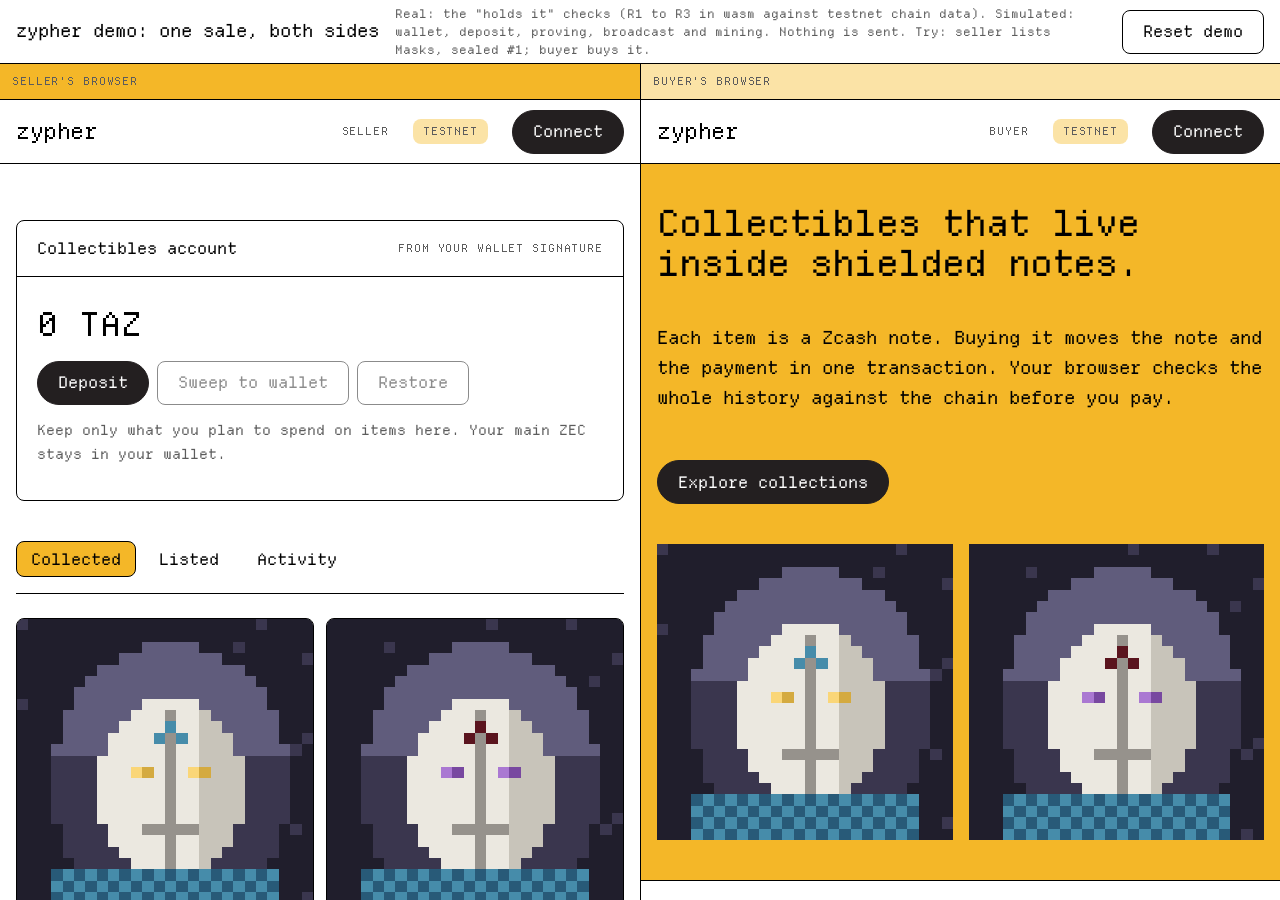
==== web/prototype/demo.html @ abc3525f "Prototype: one sale from both sides (demo.html) - demo.html: seller and buyer screens side by side, " ====
<!doctype html>
<html lang="en">
<head>
<meta charset="utf-8">
<meta name="viewport" content="width=device-width, initial-scale=1">
<title>zypher demo: one sale, both sides</title>
<link rel="stylesheet" href="styles.css">
<style>
  body { overflow: hidden; }
  .bar { height: 64px; border-bottom: 1px solid var(--ink); display: flex; align-items: center; gap: 16px; padding: 0 16px; }
  .bar h1 { font-size: 18px; font-weight: 400; margin: 0; }
  .bar .legend { flex: 1; font-size: 12px; line-height: 1.5; color: var(--mute); }
  .panes { display: grid; grid-template-columns: 1fr 1fr; height: calc(100vh - 64px); }
  .pane { display: grid; grid-template-rows: 36px 1fr; min-width: 0; }
  .pane + .pane { border-left: 1px solid var(--ink); }
  .pane .label { background: var(--mid); border-bottom: 1px solid var(--ink); display: flex; align-items: center; padding: 0 12px; }
  .pane:last-child .label { background: var(--light); }
  iframe { border: 0; width: 100%; height: 100%; }
</style>
</head>
<body>
<div class="bar">
  <h1>zypher demo: one sale, both sides</h1>
  <p class="legend">Real: the "holds it" checks (R1 to R3 in wasm against testnet chain data). Simulated: wallet, deposit, proving, broadcast and mining. Nothing is sent. Try: seller lists Masks, sealed #1; buyer buys it.</p>
  <button class="btn" id="reset">Reset demo</button>
</div>
<div class="panes">
  <section class="pane"><div class="label meta">Seller's browser</div><iframe id="seller" title="Seller" src="index.html?as=seller#/account"></iframe></section>
  <section class="pane"><div class="label meta">Buyer's browser</div><iframe id="buyer" title="Buyer" src="index.html?as=buyer#/"></iframe></section>
</div>
<script>
document.getElementById('reset').addEventListener('click', () => {
  localStorage.removeItem('zypher-demo-v1');
  for (const id of ['seller', 'buyer']) document.getElementById(id).contentWindow.location.reload();
});
</script>
</body>
</html>
---- web/prototype/styles.css ----
/* zypher marketplace prototype. Brand tokens; layout after OpenSea.
   See docs/marketplace/DESIGN.md. */
@font-face {
  font-family: "Departure Mono";
  src: url("fonts/DepartureMono-Regular.woff2") format("woff2");
  font-display: swap;
  font-weight: 400;
}
@font-face {
  font-family: "NeoDunggeunmo Code";
  src: url("fonts/neodgm_code.woff2") format("woff2");
  font-display: swap;
  font-weight: 400;
}

:root {
  --paper: #ffffff;
  --ink: #000000;
  --deep: #231f20;
  --mid: #f4b728;
  --light: #fbe3a6;
  --mute: #5c5c5c; /* Ink at reading size for secondary text, 6.7:1 on Paper */
  --ui: "Departure Mono", "NeoDunggeunmo Code", ui-monospace, monospace;
  --u: 8px;
  --r: 8px;
  --gutter: 24px;
  --max: 1440px;
}

* { box-sizing: border-box; }
html, body { margin: 0; background: var(--paper); color: var(--ink); }
body { font: 16px/1.7 var(--ui); -webkit-font-smoothing: none; }
a { color: inherit; text-decoration: none; }
a:hover { text-decoration: underline; text-underline-offset: 3px; }
button, input, select { font: inherit; color: inherit; }
:focus-visible { outline: 2px solid var(--deep); outline-offset: 2px; }
.meta { font-size: 11px; line-height: 1.5; letter-spacing: 0.08em; text-transform: uppercase; color: var(--mute); }
.mute { color: var(--mute); }
.wrap { max-width: var(--max); margin: 0 auto; padding: 0 var(--gutter); }

/* ---------- top bar ---------- */
.top { height: 88px; border-bottom: 1px solid var(--ink); position: sticky; top: 0; background: var(--paper); z-index: 10; }
.top .wrap { height: 100%; display: flex; align-items: center; gap: calc(3 * var(--u)); }
.mark { font-size: 22px; letter-spacing: -0.02em; }
.search { flex: 1; max-width: 520px; height: 44px; border: 1px solid var(--ink); border-radius: var(--r); padding: 0 16px; background: var(--paper); }
.search::placeholder { color: var(--mute); }
.nav { display: flex; gap: calc(3 * var(--u)); }
.nav a[aria-current="page"] { text-decoration: underline; text-underline-offset: 6px; }
.spacer { flex: 1; }
.net { background: var(--light); padding: 4px 10px; border-radius: var(--r); }

/* ---------- buttons ---------- */
.btn { height: 44px; padding: 0 20px; border-radius: var(--r); border: 1px solid var(--ink); background: var(--paper); cursor: pointer; display: inline-flex; align-items: center; justify-content: center; gap: 8px; white-space: nowrap; }
.btn:hover { background: var(--light); }
.btn.primary { background: var(--deep); color: var(--paper); border-color: var(--deep); border-radius: 999px; }
.btn.primary:hover { background: #6a43e0; }
.btn.block { width: 100%; height: 52px; font-size: 18px; }
.btn[disabled] { opacity: 0.45; cursor: not-allowed; }

/* ---------- edge-connected brand field ---------- */
.field { background: var(--mid); border-bottom: 1px solid var(--ink); }
.field .wrap { display: grid; grid-template-columns: repeat(12, 1fr); gap: var(--gutter); padding-top: 72px; padding-bottom: 72px; }
.field h1 { grid-column: 1 / span 7; font-size: 55px; line-height: 1.1; letter-spacing: -0.03em; margin: 0 0 24px; font-weight: 400; }
.field p { grid-column: 1 / span 6; font-size: 18px; line-height: 1.65; margin: 0 0 32px; }
.field .cta { grid-column: 1 / span 6; }
.field .art-stack { grid-column: 9 / span 4; grid-row: 1 / span 3; display: grid; grid-template-columns: 1fr 1fr; gap: 16px; align-self: center; }

/* ---------- pixel art ---------- */
canvas.art { width: 100%; aspect-ratio: 1; image-rendering: pixelated; display: block; background: var(--ink); }

/* ---------- explore ---------- */
.section { padding: 48px 0 96px; }
.section h2 { font-size: 33px; line-height: 1.2; font-weight: 400; margin: 0 0 24px; }
.collections { display: grid; grid-template-columns: repeat(auto-fill, minmax(300px, 1fr)); gap: var(--gutter); }
.ccard { border: 1px solid var(--ink); border-radius: var(--r); overflow: hidden; display: block; }
.ccard:hover { text-decoration: none; background: var(--light); }
.ccard .mosaic { display: grid; grid-template-columns: 1fr 1fr; border-bottom: 1px solid var(--ink); }
.ccard .body { padding: 16px; }
.ccard .name { font-size: 22px; line-height: 1.3; }
.ccard dl { display: grid; grid-template-columns: repeat(3, 1fr); margin: 16px 0 0; gap: 8px; }
.ccard dd, .stats dd { margin: 0; font-size: 18px; }

/* ---------- collection ---------- */
.chead { display: grid; grid-template-columns: 120px 1fr; gap: 24px; padding: 32px 0 24px; align-items: end; }
.chead .logo { border: 1px solid var(--ink); border-radius: var(--r); overflow: hidden; }
.chead h1 { font-size: 44px; line-height: 1.1; font-weight: 400; margin: 8px 0; letter-spacing: -0.02em; }
.badge { display: inline-flex; align-items: center; gap: 6px; padding: 2px 10px; border-radius: var(--r); background: var(--light); font-size: 13px; line-height: 1.6; }
.badge.ok::before { content: "\2713"; }
.badge.wait { background: var(--paper); border: 1px dashed var(--ink); }
.badge.bad { background: var(--ink); color: var(--paper); }
.stats { display: flex; gap: 48px; border-top: 1px solid var(--ink); border-bottom: 1px solid var(--ink); padding: 16px 0; margin: 0; flex-wrap: wrap; }
.tabs { display: flex; gap: 8px; padding: 16px 0; border-bottom: 1px solid var(--ink); }
.tab { height: 36px; padding: 0 14px; border-radius: var(--r); border: 1px solid transparent; background: none; cursor: pointer; }
.tab[aria-selected="true"] { background: var(--mid); border-color: var(--ink); }
.browse { display: grid; grid-template-columns: 220px 1fr; gap: var(--gutter); padding: 24px 0 96px; }
.filters fieldset { border: 0; border-bottom: 1px solid var(--ink); padding: 0 0 16px; margin: 0 0 16px; }
.filters legend { padding: 0; margin-bottom: 8px; }
.filters label { display: flex; gap: 10px; align-items: center; min-height: 36px; cursor: pointer; }
.toolbar { display: flex; justify-content: space-between; align-items: center; margin-bottom: 16px; gap: 16px; }
.toolbar select { height: 40px; border: 1px solid var(--ink); border-radius: var(--r); background: var(--paper); padding: 0 12px; }
.grid { display: grid; grid-template-columns: repeat(auto-fill, minmax(200px, 1fr)); gap: 16px; }

/* card (OpenSea anatomy) */
.card { border: 1px solid var(--ink); border-radius: var(--r); overflow: hidden; position: relative; display: block; background: var(--paper); }
.card:hover { text-decoration: none; }
.card .info { padding: 12px 12px 14px; border-top: 1px solid var(--ink); }
.card .title { display: flex; justify-content: space-between; gap: 8px; }
.card .price { font-size: 18px; margin-top: 4px; }
.card .act { position: absolute; left: 0; right: 0; bottom: 0; height: 44px; background: var(--deep); color: var(--paper); display: flex; align-items: center; justify-content: center; transform: translateY(100%); transition: transform 0.12s; }
@media (hover: hover) { .card:hover .act { transform: none; } }
@media (hover: none) { .card .act { position: static; transform: none; } }

/* ---------- item ---------- */
.item { display: grid; grid-template-columns: repeat(12, 1fr); gap: var(--gutter); padding: 32px 0 96px; }
.item .media { grid-column: 1 / span 5; position: sticky; top: 112px; align-self: start; }
.item .media .frame { border: 1px solid var(--ink); border-radius: var(--r); overflow: hidden; }
.item .side { grid-column: 7 / span 6; }
.item h1 { font-size: 44px; line-height: 1.1; font-weight: 400; margin: 8px 0 12px; letter-spacing: -0.02em; }
.chips { display: flex; gap: 8px; flex-wrap: wrap; margin: 16px 0; }
.chip { border: 1px solid var(--ink); border-radius: var(--r); padding: 2px 10px; font-size: 13px; }
.panel { border: 1px solid var(--ink); border-radius: var(--r); margin: 24px 0; }
.panel > header { padding: 14px 20px; border-bottom: 1px solid var(--ink); display: flex; justify-content: space-between; align-items: center; gap: 12px; }
.panel > .in { padding: 20px; }
.price-big { font-size: 33px; line-height: 1.2; }
.rows { margin: 0; }
.rows > div { display: grid; grid-template-columns: 180px 1fr; gap: 16px; padding: 10px 0; border-bottom: 1px solid #e6e6e6; }
.rows > div:last-child { border-bottom: 0; }
.rows dt { color: var(--mute); }
.rows dd { margin: 0; overflow-wrap: anywhere; }
.rows.checks > div { grid-template-columns: 72px 1fr; }
.timeline { list-style: none; margin: 0; padding: 0; }
.timeline li { display: grid; grid-template-columns: 24px 1fr; gap: 12px; padding: 10px 0; }
.timeline li::before { content: ""; width: 12px; height: 12px; margin-top: 7px; background: var(--deep); }
.notice { background: var(--light); border-radius: var(--r); padding: 14px 16px; margin: 16px 0; font-size: 14px; line-height: 1.6; }
.check { display: flex; gap: 12px; align-items: center; flex-wrap: wrap; margin-bottom: 12px; }
.locked { border: 1px dashed var(--ink); border-radius: var(--r); padding: 16px; color: var(--mute); }

/* ---------- account ---------- */
.acct { display: grid; grid-template-columns: repeat(12, 1fr); gap: var(--gutter); padding: 32px 0 0; }
.acct .bal { grid-column: 1 / span 5; }
.acct .bal .price-big { margin: 8px 0 16px; }
.acct .bal .btns { display: flex; gap: 8px; flex-wrap: wrap; }

/* ---------- modal ---------- */
.scrim { position: fixed; inset: 0; background: rgba(0, 0, 0, 0.45); display: none; align-items: center; justify-content: center; z-index: 50; padding: 16px; }
.scrim.open { display: flex; }
.modal { background: var(--paper); border: 1px solid var(--ink); border-radius: var(--r); width: 100%; max-width: 560px; max-height: calc(100vh - 32px); overflow: auto; }
.modal > header { padding: 18px 24px; border-bottom: 1px solid var(--ink); display: flex; justify-content: space-between; align-items: center; }
.modal > header h2 { font-size: 22px; font-weight: 400; margin: 0; }
.modal > .in { padding: 24px; }
.modal .x { width: 44px; height: 44px; border: 0; background: none; cursor: pointer; font-size: 22px; }
.form label { display: block; margin-bottom: 16px; }
.form input, .form select { width: 100%; height: 48px; border: 1px solid var(--ink); border-radius: var(--r); padding: 0 14px; margin-top: 6px; background: var(--paper); }
.sum { border-top: 1px solid var(--ink); margin-top: 8px; padding-top: 8px; }
.sum div { display: flex; justify-content: space-between; padding: 6px 0; }
.sum .total { border-top: 1px solid var(--ink); margin-top: 6px; padding-top: 10px; font-size: 18px; }
.steps { list-style: none; margin: 16px 0; padding: 0; counter-reset: s; }
.steps li { display: grid; grid-template-columns: 32px 1fr auto; gap: 12px; align-items: start; padding: 12px 0; border-bottom: 1px solid #e6e6e6; }
.steps li::before { counter-increment: s; content: counter(s); width: 28px; height: 28px; border: 1px solid var(--ink); border-radius: var(--r); display: grid; place-items: center; font-size: 13px; }
.steps li.done::before { content: "\2713"; background: var(--mid); }
.steps li.now::before { background: var(--deep); color: var(--paper); border-color: var(--deep); }
.steps .state { font-size: 13px; color: var(--mute); }

/* prototype-only state switcher */
.proto { position: fixed; right: 16px; bottom: 16px; background: var(--paper); border: 1px solid var(--ink); border-radius: var(--r); padding: 8px 10px; display: flex; gap: 6px; align-items: center; z-index: 40; font-size: 13px; }
.proto[hidden] { display: none; }
.proto button { height: 32px; padding: 0 10px; border: 1px solid var(--ink); border-radius: var(--r); background: var(--paper); cursor: pointer; }
.proto button[aria-pressed="true"] { background: var(--mid); }

.toasts { position: fixed; left: 16px; bottom: 16px; display: grid; gap: 8px; z-index: 60; max-width: 360px; }
.toast { background: var(--ink); color: var(--paper); border-radius: var(--r); padding: 12px 14px; font-size: 14px; line-height: 1.5; }
pre.json { background: var(--light); border-radius: var(--r); padding: 12px 14px; font-size: 12px; line-height: 1.5; overflow: auto; margin: 8px 0 16px; }
.success { display: grid; grid-template-columns: 96px 1fr; gap: 16px; align-items: center; }
.success canvas.art { border: 1px solid var(--ink); border-radius: var(--r); }

footer.foot { border-top: 1px solid var(--ink); padding: 24px 0 48px; }
footer.foot .wrap { display: flex; justify-content: space-between; gap: 16px; flex-wrap: wrap; }

/* ---------- mobile: 4 columns, copy first ---------- */
@media (max-width: 767px) {
  :root { --gutter: 16px; }
  .top { height: 64px; }
  .top .search, .top .nav { display: none; }
  .field .wrap { grid-template-columns: repeat(4, 1fr); padding-top: 40px; padding-bottom: 40px; }
  .field h1 { grid-column: 1 / -1; font-size: 36px; }
  .field p, .field .cta { grid-column: 1 / -1; }
  .field .art-stack { grid-column: 1 / -1; grid-row: auto; margin-top: 24px; }
  .chead { grid-template-columns: 72px 1fr; align-items: start; }
  .chead .issuer { display: block; margin: 8px 0 0 !important; }
  .chead h1, .item h1 { font-size: 30px; }
  .stats { gap: 24px; }
  .browse { grid-template-columns: 1fr; }
  .filters { display: none; }
  .grid { grid-template-columns: repeat(2, 1fr); gap: 12px; }
  .item { grid-template-columns: 1fr; }
  .item .media, .item .side { grid-column: 1; position: static; }
  .rows > div { grid-template-columns: 1fr; gap: 2px; }
  .acct { grid-template-columns: 1fr; }
  .acct .bal { grid-column: 1; }
}
@media (prefers-reduced-motion: reduce) { * { transition: none !important; } }
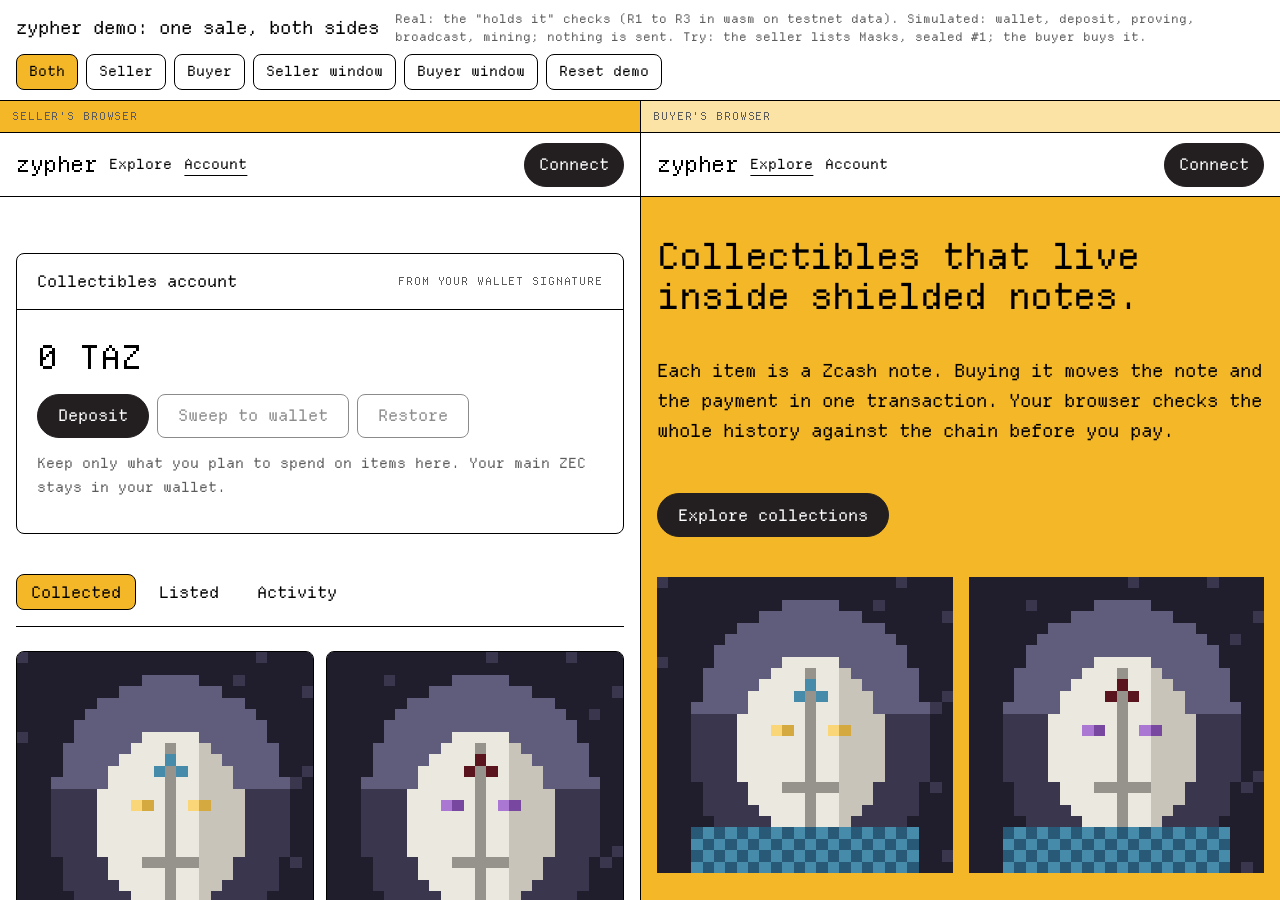
==== commit 0f78a9d4: "Demo: fix overlap and dead clicks; serve without caching; Playwright test - demo.html: the top bar w" ====
--- a/web/prototype/demo.html
+++ b/web/prototype/demo.html
@@ -4,31 +4,51 @@
 <meta charset="utf-8">
 <meta name="viewport" content="width=device-width, initial-scale=1">
 <title>zypher demo: one sale, both sides</title>
-<link rel="stylesheet" href="styles.css">
+<link rel="stylesheet" href="styles.css?v=5">
 <style>
-  body { overflow: hidden; }
-  .bar { height: 64px; border-bottom: 1px solid var(--ink); display: flex; align-items: center; gap: 16px; padding: 0 16px; }
+  html, body { height: 100%; }
+  body { display: flex; flex-direction: column; }
+  .bar { border-bottom: 1px solid var(--ink); display: flex; flex-wrap: wrap; align-items: center; gap: 8px 16px; padding: 10px 16px; }
   .bar h1 { font-size: 18px; font-weight: 400; margin: 0; }
-  .bar .legend { flex: 1; font-size: 12px; line-height: 1.5; color: var(--mute); }
-  .panes { display: grid; grid-template-columns: 1fr 1fr; height: calc(100vh - 64px); }
-  .pane { display: grid; grid-template-rows: 36px 1fr; min-width: 0; }
+  .bar .legend { flex: 1 1 320px; font-size: 12px; line-height: 1.5; color: var(--mute); margin: 0; }
+  .bar .ctl { display: flex; gap: 8px; flex-wrap: wrap; }
+  .bar .ctl .btn { height: 36px; padding: 0 12px; font-size: 14px; }
+  .bar .ctl .btn[aria-pressed="true"] { background: var(--mid); }
+  .panes { flex: 1; display: grid; grid-template-columns: 1fr 1fr; min-height: 0; }
+  .panes[data-show="seller"] { grid-template-columns: 1fr; }
+  .panes[data-show="seller"] .pane.buyer, .panes[data-show="buyer"] .pane.seller { display: none; }
+  .panes[data-show="buyer"] { grid-template-columns: 1fr; }
+  .pane { display: grid; grid-template-rows: 32px 1fr; min-width: 0; min-height: 0; }
   .pane + .pane { border-left: 1px solid var(--ink); }
   .pane .label { background: var(--mid); border-bottom: 1px solid var(--ink); display: flex; align-items: center; padding: 0 12px; }
-  .pane:last-child .label { background: var(--light); }
+  .pane.buyer .label { background: var(--light); }
   iframe { border: 0; width: 100%; height: 100%; }
 </style>
 </head>
 <body>
 <div class="bar">
   <h1>zypher demo: one sale, both sides</h1>
-  <p class="legend">Real: the "holds it" checks (R1 to R3 in wasm against testnet chain data). Simulated: wallet, deposit, proving, broadcast and mining. Nothing is sent. Try: seller lists Masks, sealed #1; buyer buys it.</p>
-  <button class="btn" id="reset">Reset demo</button>
+  <p class="legend">Real: the "holds it" checks (R1 to R3 in wasm on testnet data). Simulated: wallet, deposit, proving, broadcast, mining; nothing is sent. Try: the seller lists Masks, sealed #1; the buyer buys it.</p>
+  <div class="ctl">
+    <button class="btn" data-show="both" aria-pressed="true">Both</button>
+    <button class="btn" data-show="seller" aria-pressed="false">Seller</button>
+    <button class="btn" data-show="buyer" aria-pressed="false">Buyer</button>
+    <a class="btn" href="index.html?as=seller#/account" target="zypher-seller">Seller window</a>
+    <a class="btn" href="index.html?as=buyer#/" target="zypher-buyer">Buyer window</a>
+    <button class="btn" id="reset">Reset demo</button>
+  </div>
 </div>
-<div class="panes">
-  <section class="pane"><div class="label meta">Seller's browser</div><iframe id="seller" title="Seller" src="index.html?as=seller#/account"></iframe></section>
-  <section class="pane"><div class="label meta">Buyer's browser</div><iframe id="buyer" title="Buyer" src="index.html?as=buyer#/"></iframe></section>
+<div class="panes" id="panes" data-show="both">
+  <section class="pane seller"><div class="label meta">Seller's browser</div><iframe id="seller" title="Seller" src="index.html?as=seller&v=5#/account"></iframe></section>
+  <section class="pane buyer"><div class="label meta">Buyer's browser</div><iframe id="buyer" title="Buyer" src="index.html?as=buyer&v=5#/"></iframe></section>
 </div>
 <script>
+// Narrow screens start with one side; "Seller window" and "Buyer window" open each side in its own
+// browser window (they stay in sync through local storage, like two people on one site).
+const panes = document.getElementById('panes');
+const show = (v) => { panes.dataset.show = v; document.querySelectorAll('[data-show]').forEach((b) => b.tagName === 'BUTTON' && b.setAttribute('aria-pressed', String(b.dataset.show === v))); };
+document.querySelectorAll('button[data-show]').forEach((b) => b.addEventListener('click', () => show(b.dataset.show)));
+if (innerWidth < 1100) show('seller');
 document.getElementById('reset').addEventListener('click', () => {
   localStorage.removeItem('zypher-demo-v1');
   for (const id of ['seller', 'buyer']) document.getElementById(id).contentWindow.location.reload();
--- a/web/prototype/styles.css
+++ b/web/prototype/styles.css
@@ -42,7 +42,7 @@
 .top { height: 88px; border-bottom: 1px solid var(--ink); position: sticky; top: 0; background: var(--paper); z-index: 10; }
 .top .wrap { height: 100%; display: flex; align-items: center; gap: calc(3 * var(--u)); }
 .mark { font-size: 22px; letter-spacing: -0.02em; }
-.search { flex: 1; max-width: 520px; height: 44px; border: 1px solid var(--ink); border-radius: var(--r); padding: 0 16px; background: var(--paper); }
+.search { flex: 1; min-width: 0; max-width: 520px; height: 44px; border: 1px solid var(--ink); border-radius: var(--r); padding: 0 16px; background: var(--paper); }
 .search::placeholder { color: var(--mute); }
 .nav { display: flex; gap: calc(3 * var(--u)); }
 .nav a[aria-current="page"] { text-decoration: underline; text-underline-offset: 6px; }
@@ -160,6 +160,12 @@
 .steps li.done::before { content: "\2713"; background: var(--mid); }
 .steps li.now::before { background: var(--deep); color: var(--paper); border-color: var(--deep); }
 .steps .state { font-size: 13px; color: var(--mute); }
+.modal .steps li { padding: 8px 0; }
+.modal .steps .state { font-size: 12px; line-height: 1.5; }
+/* the main action stays in view when a modal scrolls */
+.modal .in > .btn.block { position: sticky; bottom: 12px; box-shadow: 0 0 0 12px var(--paper); }
+/* no toasts over an open modal */
+.scrim.open ~ .toasts { display: none; }
 
 /* prototype-only state switcher */
 .proto { position: fixed; right: 16px; bottom: 16px; background: var(--paper); border: 1px solid var(--ink); border-radius: var(--r); padding: 8px 10px; display: flex; gap: 6px; align-items: center; z-index: 40; font-size: 13px; }
@@ -167,7 +173,7 @@
 .proto button { height: 32px; padding: 0 10px; border: 1px solid var(--ink); border-radius: var(--r); background: var(--paper); cursor: pointer; }
 .proto button[aria-pressed="true"] { background: var(--mid); }
 
-.toasts { position: fixed; left: 16px; bottom: 16px; display: grid; gap: 8px; z-index: 60; max-width: 360px; }
+.toasts { position: fixed; left: 16px; bottom: 16px; display: grid; gap: 8px; z-index: 60; max-width: min(360px, calc(100vw - 32px)); pointer-events: none; }
 .toast { background: var(--ink); color: var(--paper); border-radius: var(--r); padding: 12px 14px; font-size: 14px; line-height: 1.5; }
 pre.json { background: var(--light); border-radius: var(--r); padding: 12px 14px; font-size: 12px; line-height: 1.5; overflow: auto; margin: 8px 0 16px; }
 .success { display: grid; grid-template-columns: 96px 1fr; gap: 16px; align-items: center; }
@@ -176,11 +182,20 @@
 footer.foot { border-top: 1px solid var(--ink); padding: 24px 0 48px; }
 footer.foot .wrap { display: flex; justify-content: space-between; gap: 16px; flex-wrap: wrap; }
 
+/* ---------- tablet: the top bar keeps only what fits ---------- */
+@media (max-width: 1023px) {
+  #who, .net { display: none; }
+}
+
 /* ---------- mobile: 4 columns, copy first ---------- */
 @media (max-width: 767px) {
   :root { --gutter: 16px; }
   .top { height: 64px; }
-  .top .search, .top .nav { display: none; }
+  .top .wrap { gap: 12px; }
+  .top .search, #who { display: none; }
+  .nav { gap: 12px; font-size: 14px; }
+  .net { display: none; }
+  #connect { padding: 0 14px; }
   .field .wrap { grid-template-columns: repeat(4, 1fr); padding-top: 40px; padding-bottom: 40px; }
   .field h1 { grid-column: 1 / -1; font-size: 36px; }
   .field p, .field .cta { grid-column: 1 / -1; }
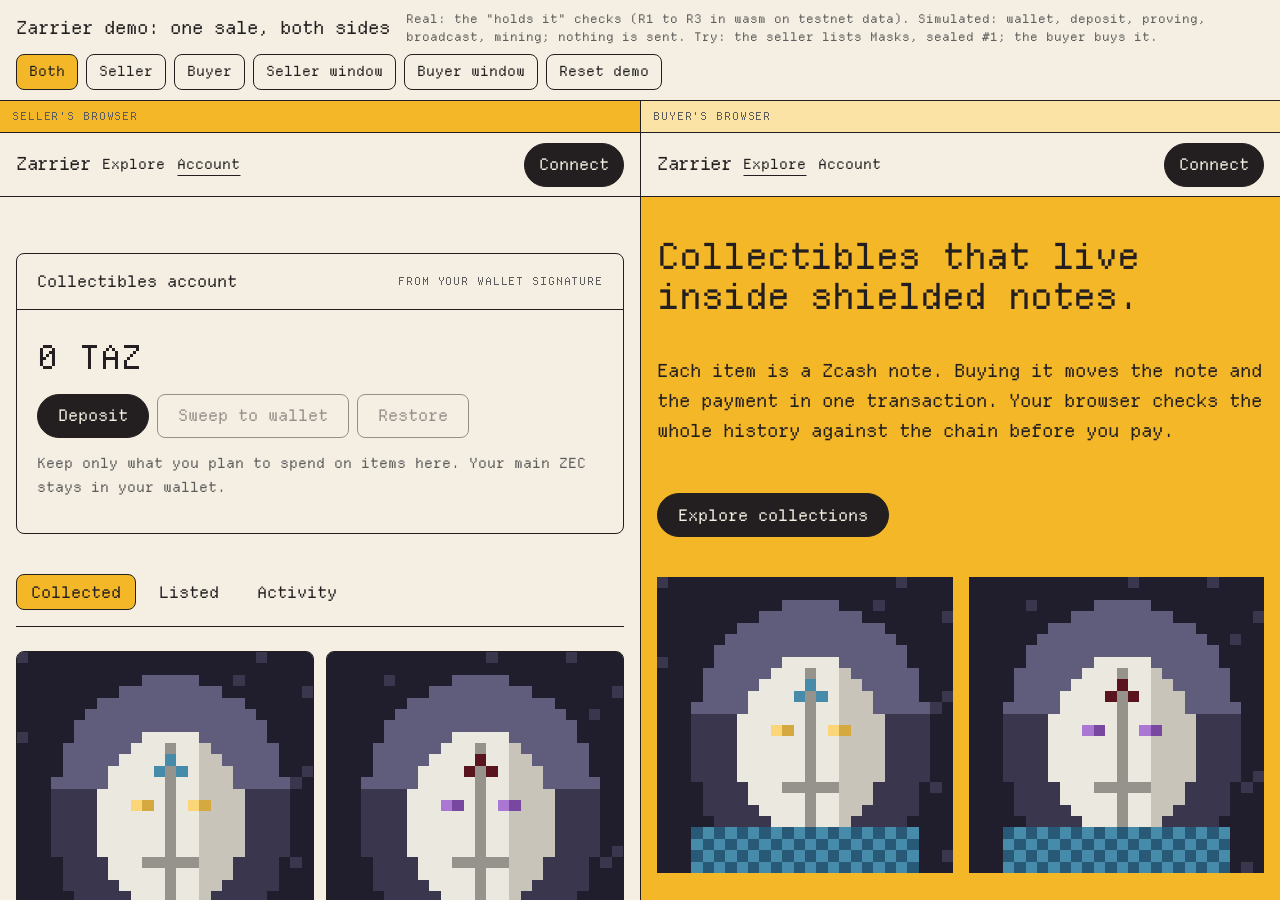
==== commit e7ee761b: "Prototype: show the Zarrier name; fit the top bar at 375 px" ====
--- a/web/prototype/demo.html
+++ b/web/prototype/demo.html
@@ -3,7 +3,7 @@
 <head>
 <meta charset="utf-8">
 <meta name="viewport" content="width=device-width, initial-scale=1">
-<title>zypher demo: one sale, both sides</title>
+<title>Zarrier demo: one sale, both sides</title>
 <link rel="stylesheet" href="styles.css?v=5">
 <style>
   html, body { height: 100%; }
@@ -27,14 +27,14 @@
 </head>
 <body>
 <div class="bar">
-  <h1>zypher demo: one sale, both sides</h1>
+  <h1>Zarrier demo: one sale, both sides</h1>
   <p class="legend">Real: the "holds it" checks (R1 to R3 in wasm on testnet data). Simulated: wallet, deposit, proving, broadcast, mining; nothing is sent. Try: the seller lists Masks, sealed #1; the buyer buys it.</p>
   <div class="ctl">
     <button class="btn" data-show="both" aria-pressed="true">Both</button>
     <button class="btn" data-show="seller" aria-pressed="false">Seller</button>
     <button class="btn" data-show="buyer" aria-pressed="false">Buyer</button>
-    <a class="btn" href="index.html?as=seller#/account" target="zypher-seller">Seller window</a>
-    <a class="btn" href="index.html?as=buyer#/" target="zypher-buyer">Buyer window</a>
+    <a class="btn" href="index.html?as=seller#/account" target="zarrier-seller">Seller window</a>
+    <a class="btn" href="index.html?as=buyer#/" target="zarrier-buyer">Buyer window</a>
     <button class="btn" id="reset">Reset demo</button>
   </div>
 </div>
@@ -50,7 +50,7 @@
 document.querySelectorAll('button[data-show]').forEach((b) => b.addEventListener('click', () => show(b.dataset.show)));
 if (innerWidth < 1100) show('seller');
 document.getElementById('reset').addEventListener('click', () => {
-  localStorage.removeItem('zypher-demo-v1');
+  localStorage.removeItem('zarrier-demo-v1');
   for (const id of ['seller', 'buyer']) document.getElementById(id).contentWindow.location.reload();
 });
 </script>
--- a/web/prototype/styles.css
+++ b/web/prototype/styles.css
@@ -1,4 +1,4 @@
-/* zypher marketplace prototype. Brand tokens; layout after OpenSea.
+/* Zarrier marketplace prototype. Zarrier brand tokens; layout after OpenSea.
    See docs/marketplace/DESIGN.md. */
 @font-face {
   font-family: "Departure Mono";
@@ -14,8 +14,8 @@
 }
 
 :root {
-  --paper: #ffffff;
-  --ink: #000000;
+  --paper: #f4efe2;
+  --ink: #231f20;
   --deep: #231f20;
   --mid: #f4b728;
   --light: #fbe3a6;
@@ -194,6 +194,7 @@
   .top .wrap { gap: 12px; }
   .top .search, #who { display: none; }
   .nav { gap: 12px; font-size: 14px; }
+  .mark { font-size: 18px; }
   .net { display: none; }
   #connect { padding: 0 14px; }
   .field .wrap { grid-template-columns: repeat(4, 1fr); padding-top: 40px; padding-bottom: 40px; }
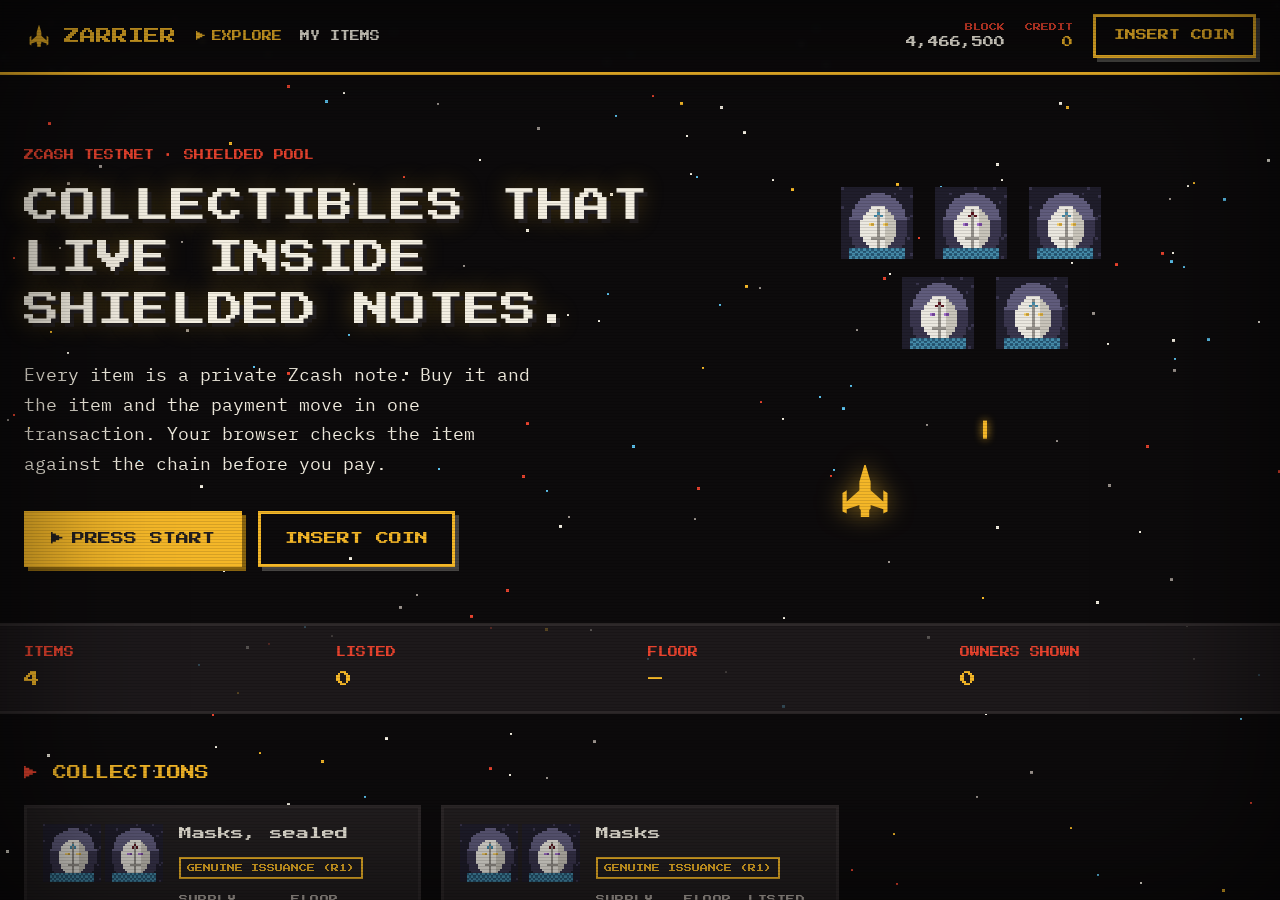
==== commit ddf9e974: "Web: one marketplace site with wallet accounts, deposits, listing and buying; arcade look" ====
--- a/web/prototype/demo.html
+++ b/web/prototype/demo.html
@@ -1,58 +1,4 @@
 <!doctype html>
-<html lang="en">
-<head>
-<meta charset="utf-8">
-<meta name="viewport" content="width=device-width, initial-scale=1">
-<title>Zarrier demo: one sale, both sides</title>
-<link rel="stylesheet" href="styles.css?v=5">
-<style>
-  html, body { height: 100%; }
-  body { display: flex; flex-direction: column; }
-  .bar { border-bottom: 1px solid var(--ink); display: flex; flex-wrap: wrap; align-items: center; gap: 8px 16px; padding: 10px 16px; }
-  .bar h1 { font-size: 18px; font-weight: 400; margin: 0; }
-  .bar .legend { flex: 1 1 320px; font-size: 12px; line-height: 1.5; color: var(--mute); margin: 0; }
-  .bar .ctl { display: flex; gap: 8px; flex-wrap: wrap; }
-  .bar .ctl .btn { height: 36px; padding: 0 12px; font-size: 14px; }
-  .bar .ctl .btn[aria-pressed="true"] { background: var(--mid); }
-  .panes { flex: 1; display: grid; grid-template-columns: 1fr 1fr; min-height: 0; }
-  .panes[data-show="seller"] { grid-template-columns: 1fr; }
-  .panes[data-show="seller"] .pane.buyer, .panes[data-show="buyer"] .pane.seller { display: none; }
-  .panes[data-show="buyer"] { grid-template-columns: 1fr; }
-  .pane { display: grid; grid-template-rows: 32px 1fr; min-width: 0; min-height: 0; }
-  .pane + .pane { border-left: 1px solid var(--ink); }
-  .pane .label { background: var(--mid); border-bottom: 1px solid var(--ink); display: flex; align-items: center; padding: 0 12px; }
-  .pane.buyer .label { background: var(--light); }
-  iframe { border: 0; width: 100%; height: 100%; }
-</style>
-</head>
-<body>
-<div class="bar">
-  <h1>Zarrier demo: one sale, both sides</h1>
-  <p class="legend">Real: the "holds it" checks (R1 to R3 in wasm on testnet data). Simulated: wallet, deposit, proving, broadcast, mining; nothing is sent. Try: the seller lists Masks, sealed #1; the buyer buys it.</p>
-  <div class="ctl">
-    <button class="btn" data-show="both" aria-pressed="true">Both</button>
-    <button class="btn" data-show="seller" aria-pressed="false">Seller</button>
-    <button class="btn" data-show="buyer" aria-pressed="false">Buyer</button>
-    <a class="btn" href="index.html?as=seller#/account" target="zarrier-seller">Seller window</a>
-    <a class="btn" href="index.html?as=buyer#/" target="zarrier-buyer">Buyer window</a>
-    <button class="btn" id="reset">Reset demo</button>
-  </div>
-</div>
-<div class="panes" id="panes" data-show="both">
-  <section class="pane seller"><div class="label meta">Seller's browser</div><iframe id="seller" title="Seller" src="index.html?as=seller&v=5#/account"></iframe></section>
-  <section class="pane buyer"><div class="label meta">Buyer's browser</div><iframe id="buyer" title="Buyer" src="index.html?as=buyer&v=5#/"></iframe></section>
-</div>
-<script>
-// Narrow screens start with one side; "Seller window" and "Buyer window" open each side in its own
-// browser window (they stay in sync through local storage, like two people on one site).
-const panes = document.getElementById('panes');
-const show = (v) => { panes.dataset.show = v; document.querySelectorAll('[data-show]').forEach((b) => b.tagName === 'BUTTON' && b.setAttribute('aria-pressed', String(b.dataset.show === v))); };
-document.querySelectorAll('button[data-show]').forEach((b) => b.addEventListener('click', () => show(b.dataset.show)));
-if (innerWidth < 1100) show('seller');
-document.getElementById('reset').addEventListener('click', () => {
-  localStorage.removeItem('zarrier-demo-v1');
-  for (const id of ['seller', 'buyer']) document.getElementById(id).contentWindow.location.reload();
-});
-</script>
-</body>
-</html>
+<html lang="en"><head><meta charset="utf-8"><title>Zarrier</title>
+<meta http-equiv="refresh" content="0; url=index.html#/">
+</head><body><a href="index.html#/">Open Zarrier</a></body></html>
